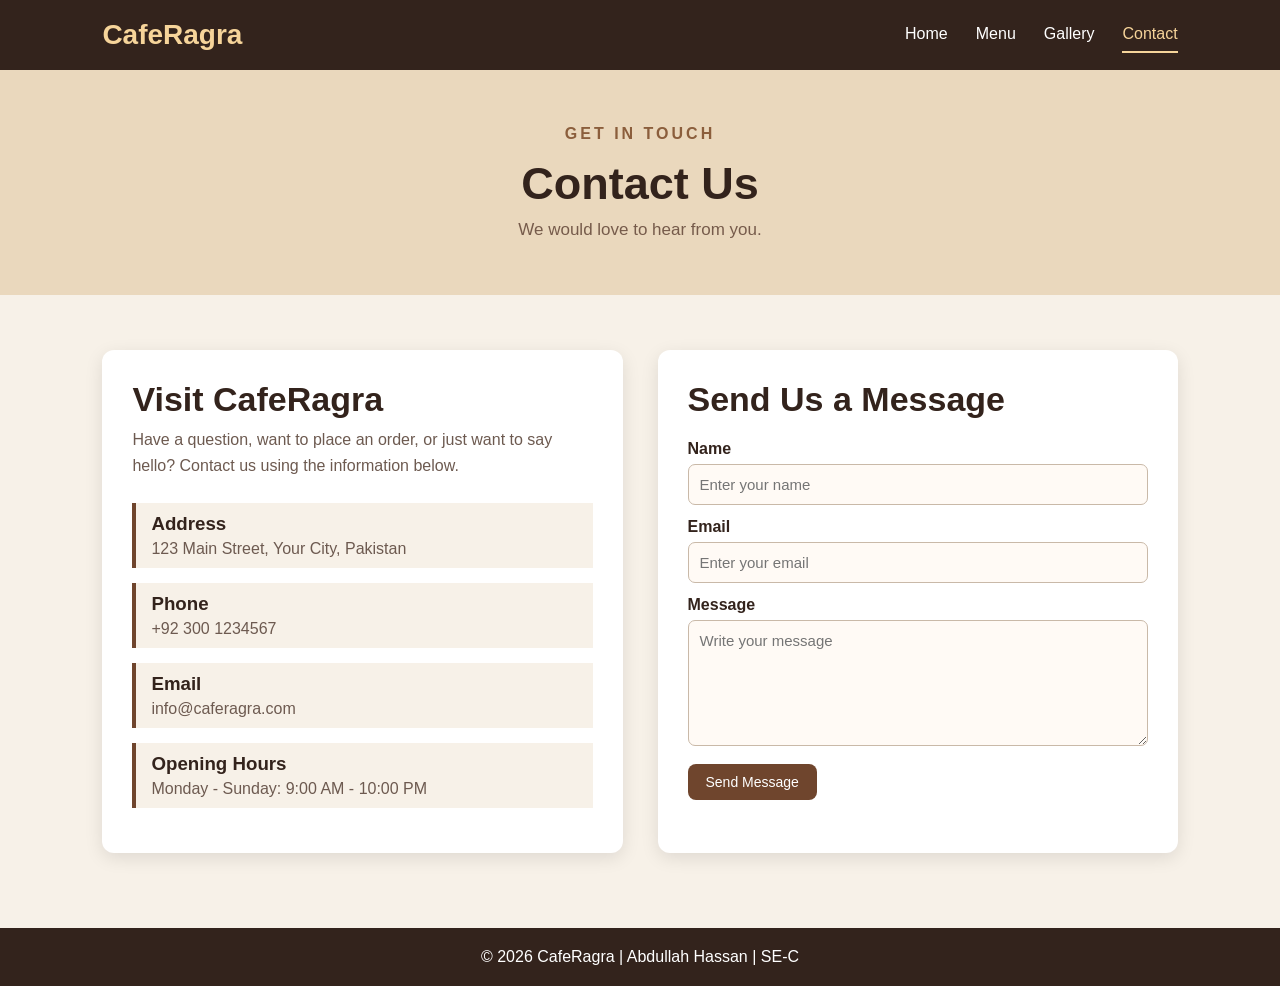
==== contact.html @ 5d68c418 "Added the contact Page" ====
<!-- Abdullah hassan 26i-3110 SE-C -->
<!DOCTYPE html>
<html lang="en">
<head>
    <meta charset="UTF-8">
    <meta name="viewport" content="width=device-width, initial-scale=1.0">
    <title>CafeRagra - Contact</title>
    <link rel="stylesheet" href="style.css">
</head>
<body>

<header class="navbar">
    <div class="logo">CafeRagra</div>
    <nav>
        <a href="index.html">Home</a>
        <a href="menu.html">Menu</a>
        <a href="gallery.html">Gallery</a>
        <a href="contact.html" class="active">Contact</a>
    </nav>
</header>

<main>
    <section class="page-banner">
        <p class="small-title">GET IN TOUCH</p>
        <h1>Contact Us</h1>
        <p>We would love to hear from you.</p>
    </section>

    <section class="contact-section">

        <div class="contact-info">
            <h2>Visit CafeRagra</h2>
            <p>
                Have a question, want to place an order, or just want
                to say hello? Contact us using the information below.
            </p>

            <div class="contact-box">
                <h3>Address</h3>
                <p>123 Main Street, Your City, Pakistan</p>
            </div>

            <div class="contact-box">
                <h3>Phone</h3>
                <p>+92 300 1234567</p>
            </div>

            <div class="contact-box">
                <h3>Email</h3>
                <p>info@caferagra.com</p>
            </div>

            <div class="contact-box">
                <h3>Opening Hours</h3>
                <p>Monday - Sunday: 9:00 AM - 10:00 PM</p>
            </div>
        </div>

        <div class="contact-form">
            <h2>Send Us a Message</h2>

            <form onsubmit="sendMessage(event)">
                <label for="name">Name</label>
                <input type="text" id="name" placeholder="Enter your name" required>

                <label for="email">Email</label>
                <input type="email" id="email" placeholder="Enter your email" required>

                <label for="message">Message</label>
                <textarea id="message" rows="6" placeholder="Write your message" required></textarea>

                <button type="submit">Send Message</button>
            </form>
        </div>

    </section>
</main>

<footer>
    <p>© 2026 CafeRagra | Abdullah Hassan | SE-C</p>
</footer>

<script src="working.js"></script>
</body>
</html>
---- style.css ----
/* Abdullah hassan 26i-3110 SE-C */

* {
    box-sizing: border-box;
    margin: 0;
    padding: 0;
}

body {
    font-family: "Segoe UI", Roboto, Arial, sans-serif;
    background-color: #f7f1e8;
    color: #33231c;
}

.navbar {
    min-height: 70px;
    background-color: #33231c;
    display: flex;
    align-items: center;
    justify-content: space-between;
    padding: 0 8%;
}

.logo {
    color: #f6d49a;
    font-size: 28px;
    font-weight: bold;
}

nav {
    display: flex;
    gap: 28px;
}

nav a {
    color: white;
    text-decoration: none;
    font-size: 16px;
    padding: 8px 0;
}

nav a:hover,
nav a.active {
    color: #f6d49a;
    border-bottom: 2px solid #f6d49a;
}

.hero {
    min-height: 500px;
    display: flex;
    align-items: center;
    justify-content: space-between;
    gap: 45px;
    padding: 55px 8%;
    background-color: #ead8bd;
}

.hero-content {
    max-width: 520px;
}

.small-title {
    color: #8b5e3c;
    font-weight: bold;
    letter-spacing: 3px;
    margin-bottom: 15px;
}

.hero h1 {
    font-size: 54px;
    line-height: 1.05;
    margin-bottom: 20px;
}

.hero p:not(.small-title) {
    font-size: 17px;
    line-height: 1.7;
    margin-bottom: 25px;
}

.hero-image {
    width: 48%;
    max-width: 560px;
}

.hero-image img {
    width: 100%;
    display: block;
    border-radius: 14px;
    box-shadow: 0 10px 30px rgba(0, 0, 0, 0.22);
}

.hero-buttons {
    display: flex;
    gap: 12px;
    flex-wrap: wrap;
}

.main-button,
.secondary-button {
    display: inline-block;
    text-decoration: none;
    padding: 12px 20px;
    border-radius: 8px;
    font-weight: bold;
}

.main-button {
    background-color: #6f452d;
    color: white;
}

.secondary-button {
    border: 2px solid #6f452d;
    color: #6f452d;
}

.main-button:hover,
.secondary-button:hover {
    opacity: 0.82;
}

.specials {
    padding: 55px 8%;
    text-align: center;
}

.specials h2,
.menu-section h2,
.contact-info h2,
.contact-form h2 {
    font-size: 34px;
    margin-bottom: 8px;
}

.section-text {
    color: #765b4b;
    margin-bottom: 30px;
}

.cards {
    display: flex;
    justify-content: center;
    gap: 25px;
    flex-wrap: wrap;
}

.card {
    width: 280px;
    background-color: white;
    border-radius: 12px;
    overflow: hidden;
    box-shadow: 0 5px 18px rgba(0, 0, 0, 0.12);
    padding-bottom: 20px;
}

.item-image {
    height: 170px;
    display: flex;
    justify-content: center;
    align-items: center;
    font-size: 55px;
}

.espresso-image {
    background: linear-gradient(135deg, #6f452d, #c99a6b);
}

.latte-image {
    background: linear-gradient(135deg, #b77b4b, #f0d2a8);
}

.mocha-image {
    background: linear-gradient(135deg, #4a2b20, #9b6040);
}

.card h3 {
    margin: 18px 0 8px;
    font-size: 23px;
}

.card p {
    color: #6d5a50;
    padding: 0 20px;
    line-height: 1.5;
}

.card .price {
    color: #6f452d;
    font-weight: bold;
    font-size: 19px;
    margin: 12px 0;
}

.card button,
.menu-card button,
.contact-form button {
    border: none;
    background-color: #6f452d;
    color: white;
    padding: 10px 18px;
    border-radius: 8px;
    cursor: pointer;
    font-size: 14px;
}

.card button:hover,
.menu-card button:hover,
.contact-form button:hover {
    background-color: #4f3022;
}

/* Shared pages */

.page-banner {
    background-color: #ead8bd;
    text-align: center;
    padding: 55px 20px;
}

.page-banner h1 {
    font-size: 45px;
    margin-bottom: 10px;
}

.page-banner p:last-child {
    color: #765b4b;
    font-size: 17px;
}

.menu-section,
.gallery-section,
.contact-section {
    width: 84%;
    max-width: 1200px;
    margin: auto;
    padding: 55px 0;
}

.menu-section {
    text-align: center;
}

.menu-grid {
    display: grid;
    grid-template-columns: repeat(3, 1fr);
    gap: 25px;
    margin-top: 25px;
}

.menu-card {
    background-color: white;
    border-radius: 12px;
    overflow: hidden;
    box-shadow: 0 5px 18px rgba(0, 0, 0, 0.12);
    text-align: left;
}

.menu-card img {
    width: 100%;
    height: 210px;
    display: block;
    object-fit: cover;
}

.menu-info {
    padding: 20px;
}

.menu-info h3 {
    font-size: 23px;
    margin-bottom: 8px;
}

.menu-info p {
    color: #6d5a50;
    line-height: 1.5;
    min-height: 48px;
}

.item-bottom {
    display: flex;
    justify-content: space-between;
    align-items: center;
    gap: 10px;
    margin-top: 15px;
}

.price {
    color: #6f452d;
    font-weight: bold;
    font-size: 18px;
}

.category-heading {
    margin-top: 50px !important;
}

.gallery-grid {
    display: grid;
    grid-template-columns: repeat(3, 1fr);
    gap: 25px;
}

.gallery-item {
    background-color: white;
    border-radius: 12px;
    overflow: hidden;
    box-shadow: 0 5px 18px rgba(0, 0, 0, 0.12);
}

.gallery-item img {
    width: 100%;
    height: 260px;
    display: block;
    object-fit: cover;
}

.gallery-caption {
    padding: 15px;
    font-size: 18px;
    font-weight: bold;
    text-align: center;
}

.contact-section {
    display: grid;
    grid-template-columns: 1fr 1fr;
    gap: 35px;
}

.contact-info,
.contact-form {
    background-color: white;
    padding: 30px;
    border-radius: 12px;
    box-shadow: 0 5px 18px rgba(0, 0, 0, 0.10);
}

.contact-info > p {
    color: #6d5a50;
    line-height: 1.6;
    margin-bottom: 25px;
}

.contact-box {
    border-left: 4px solid #6f452d;
    padding: 10px 15px;
    margin: 15px 0;
    background-color: #f7f1e8;
}

.contact-box h3 {
    margin-bottom: 5px;
}

.contact-box p {
    color: #6d5a50;
}

.contact-form form {
    display: flex;
    flex-direction: column;
}

.contact-form label {
    margin: 13px 0 6px;
    font-weight: bold;
}

.contact-form input,
.contact-form textarea {
    width: 100%;
    border: 1px solid #c9b9a8;
    border-radius: 7px;
    padding: 11px;
    font-family: inherit;
    font-size: 15px;
    background-color: #fffaf5;
}

.contact-form input:focus,
.contact-form textarea:focus {
    outline: 2px solid #d9b88d;
}

.contact-form button {
    margin-top: 18px;
    width: fit-content;
}

footer {
    background-color: #33231c;
    color: white;
    text-align: center;
    padding: 20px;
    margin-top: 20px;
}

@media (max-width: 900px) {
    .menu-grid,
    .gallery-grid {
        grid-template-columns: repeat(2, 1fr);
    }

    .contact-section {
        grid-template-columns: 1fr;
    }
}

@media (max-width: 800px) {
    .navbar {
        flex-direction: column;
        padding: 18px 5%;
        gap: 15px;
    }

    nav {
        gap: 18px;
    }

    .hero {
        flex-direction: column;
        text-align: center;
    }

    .hero-image {
        width: 100%;
    }

    .hero-buttons {
        justify-content: center;
    }

    .hero h1 {
        font-size: 40px;
    }
}

@media (max-width: 600px) {
    .menu-grid,
    .gallery-grid {
        grid-template-columns: 1fr;
    }

    .menu-section,
    .gallery-section,
    .contact-section {
        width: 90%;
    }

    .page-banner h1 {
        font-size: 36px;
    }
}
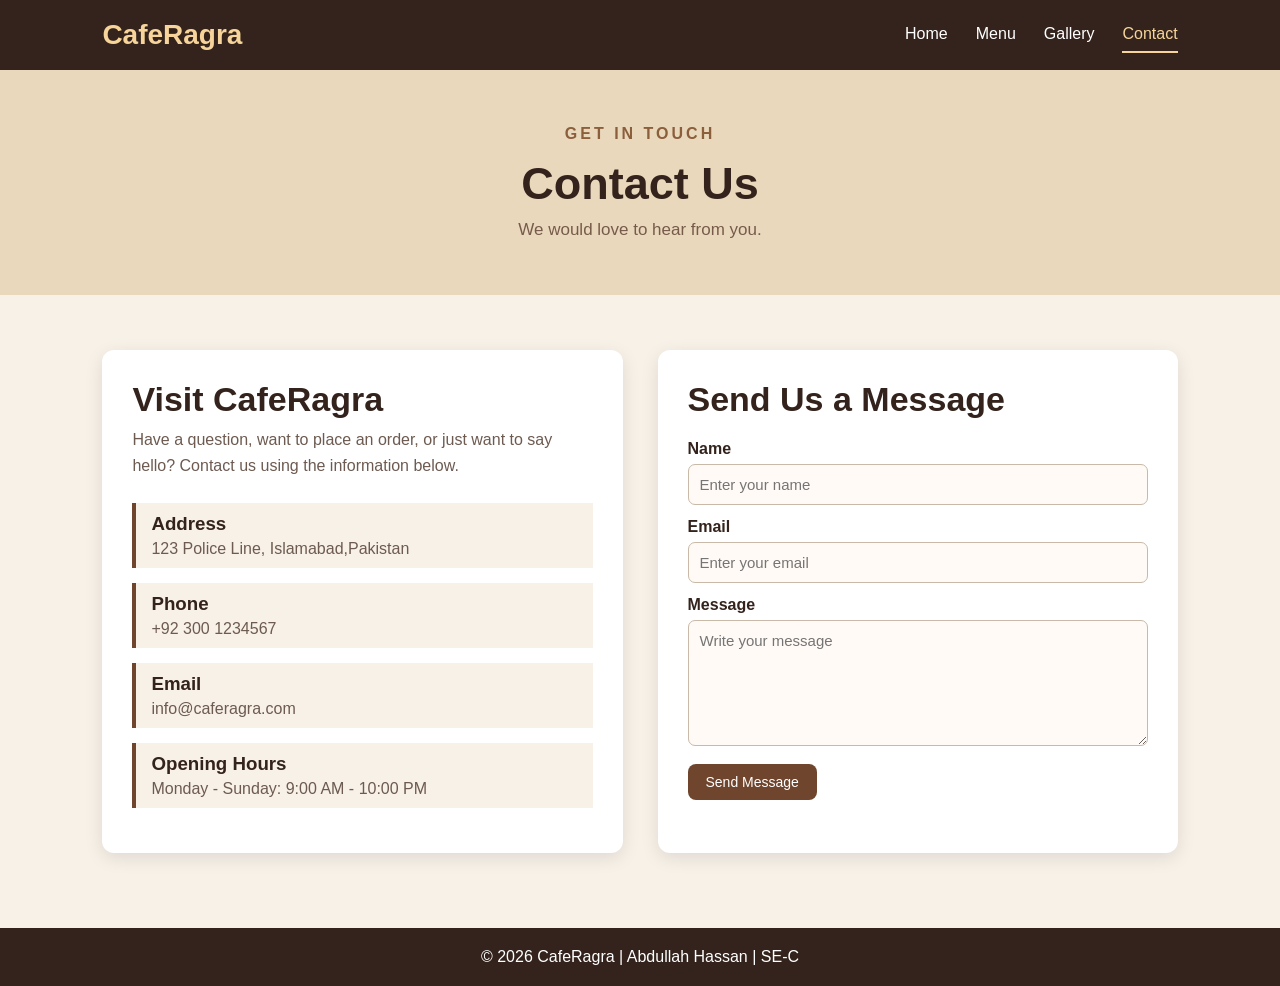
==== commit b436b0a3: "Added the address along with fixing CafeRagra Menu" ====
--- a/contact.html
+++ b/contact.html
@@ -37,7 +37,7 @@
 
             <div class="contact-box">
                 <h3>Address</h3>
-                <p>123 Main Street, Your City, Pakistan</p>
+                <p>123 Police Line, Islamabad,Pakistan</p>
             </div>
 
             <div class="contact-box">
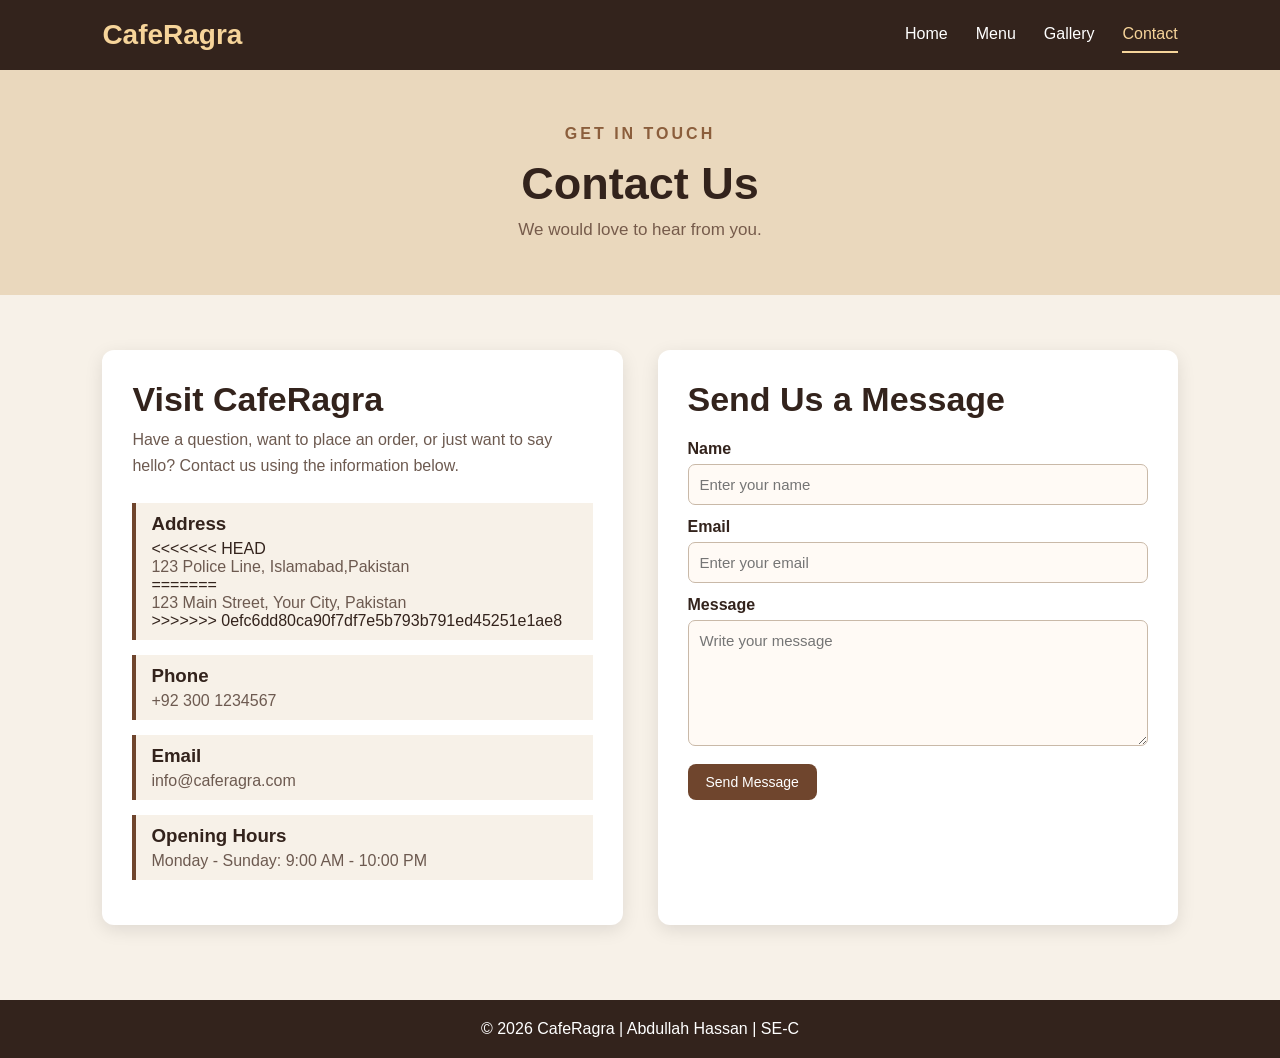
==== commit ea3adfc1: "Added the address along with fixing CafeRagra Menu" ====
--- a/contact.html
+++ b/contact.html
@@ -37,7 +37,11 @@
 
             <div class="contact-box">
                 <h3>Address</h3>
+<<<<<<< HEAD
                 <p>123 Police Line, Islamabad,Pakistan</p>
+=======
+                <p>123 Main Street, Your City, Pakistan</p>
+>>>>>>> 0efc6dd80ca90f7df7e5b793b791ed45251e1ae8
             </div>
 
             <div class="contact-box">
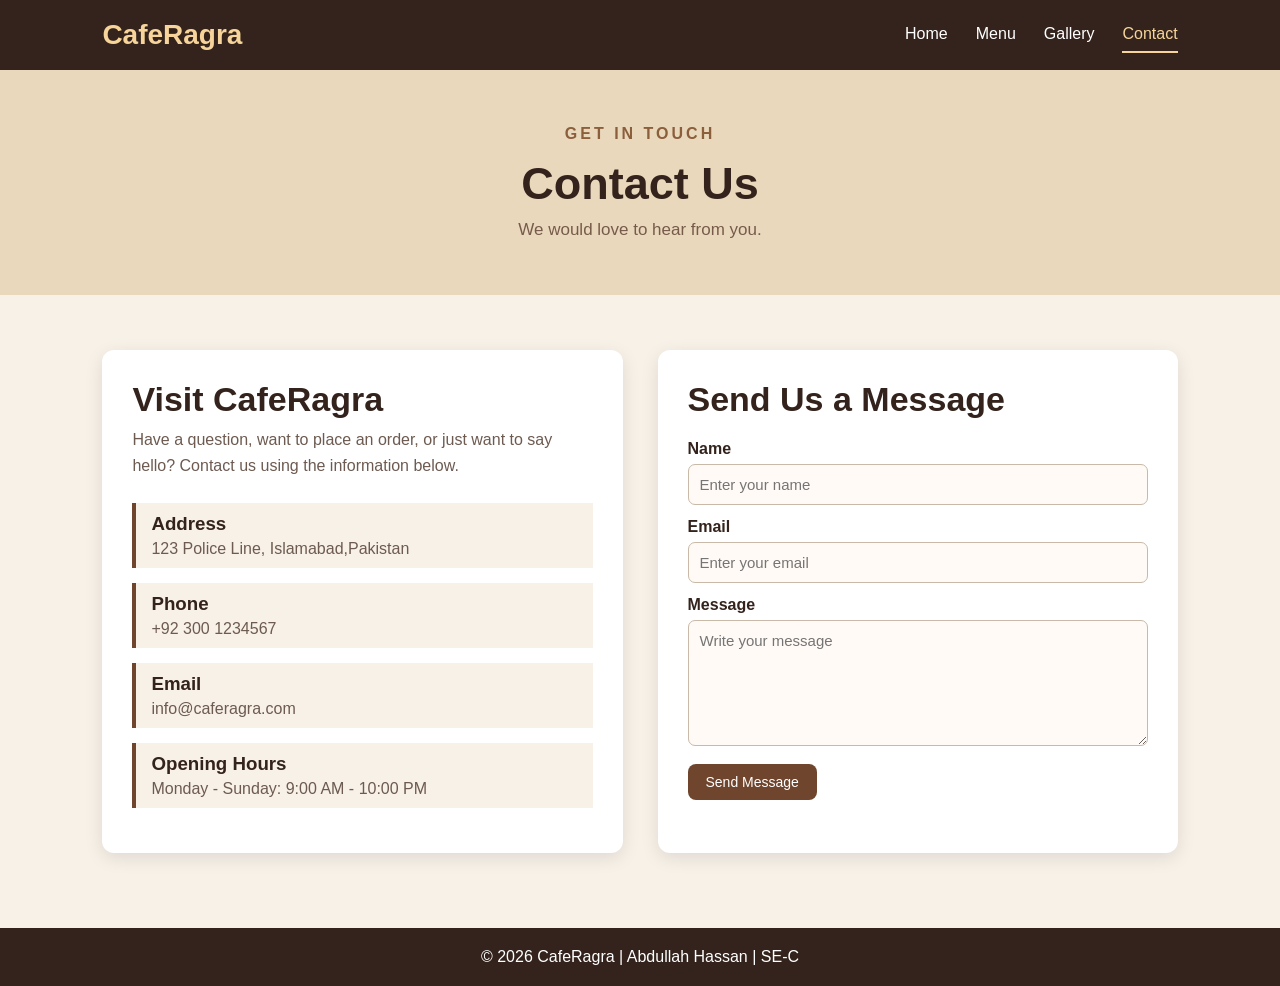
==== commit d7b84a31: "Fixed formatting issue" ====
--- a/contact.html
+++ b/contact.html
@@ -37,11 +37,7 @@
 
             <div class="contact-box">
                 <h3>Address</h3>
-<<<<<<< HEAD
                 <p>123 Police Line, Islamabad,Pakistan</p>
-=======
-                <p>123 Main Street, Your City, Pakistan</p>
->>>>>>> 0efc6dd80ca90f7df7e5b793b791ed45251e1ae8
             </div>
 
             <div class="contact-box">
